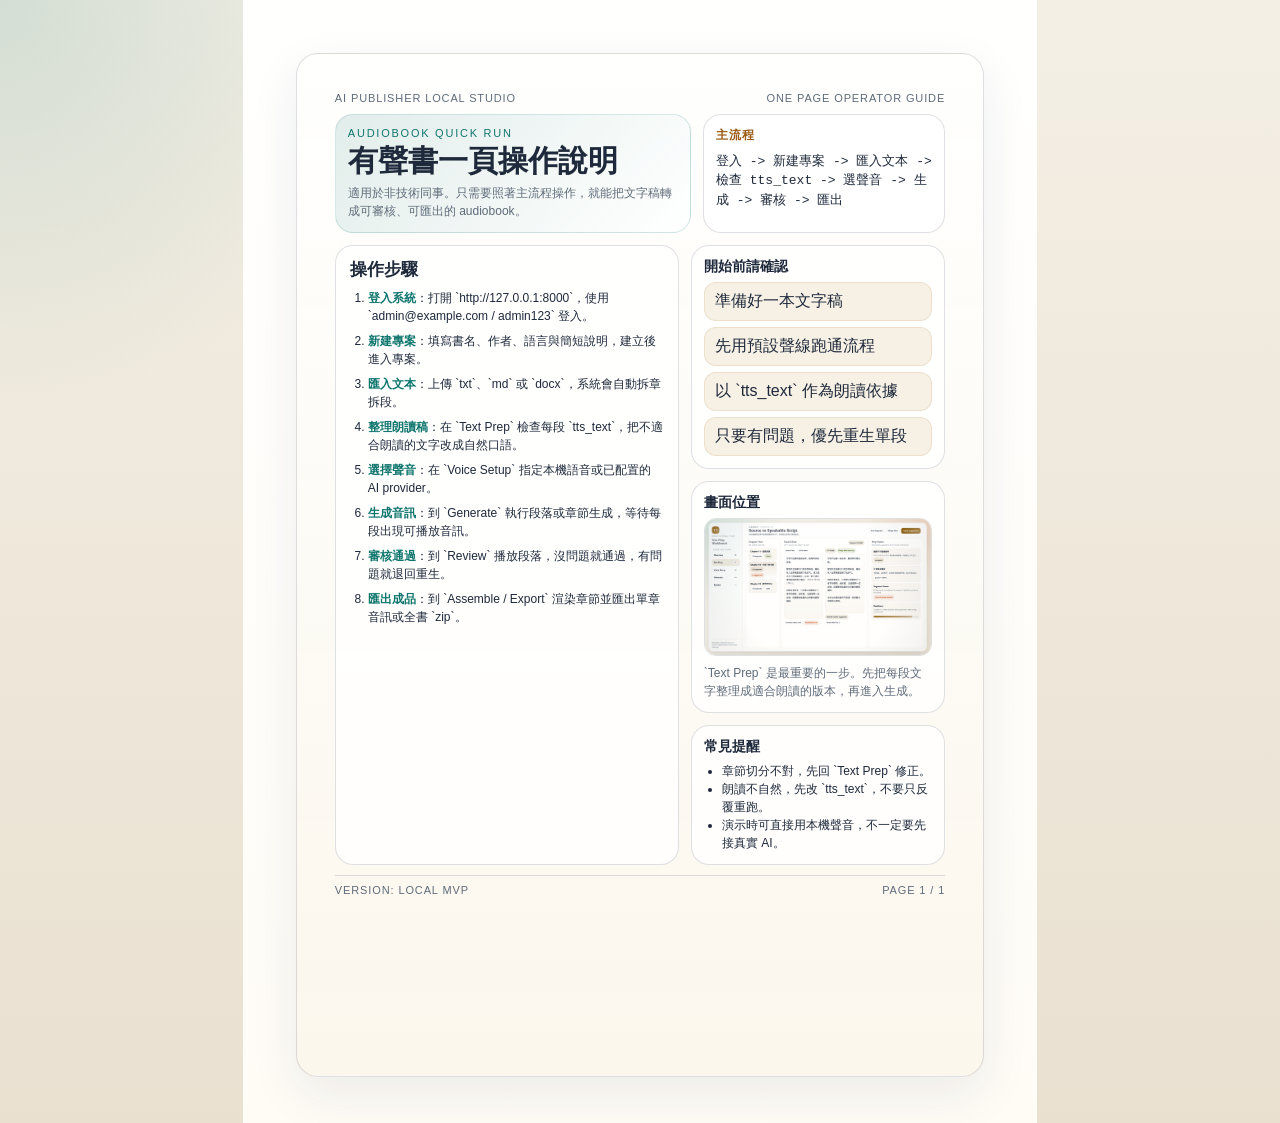
==== docs/audiobook_one_page_guide_print.html @ 8be96126 "Add one-page operator and reviewer guides" ====
<!doctype html>
<html lang="zh-Hant">
  <head>
    <meta charset="utf-8">
    <meta name="viewport" content="width=device-width, initial-scale=1.0">
    <title>AI Publisher 有聲書一頁操作說明</title>
    <style>
      :root {
        --bg: #ede6d8;
        --paper: #fffdf8;
        --ink: #1e293b;
        --muted: #5f6b7a;
        --line: rgba(30, 41, 59, 0.14);
        --brand: #0f766e;
        --accent: #9a5a13;
        --soft: #f7f1e5;
        --sans: "Avenir Next", "PingFang TC", "Helvetica Neue", sans-serif;
        --serif: "Iowan Old Style", "Palatino Linotype", "Songti TC", serif;
      }

      @page {
        size: A4 portrait;
        margin: 0;
      }

      * {
        box-sizing: border-box;
      }

      body {
        margin: 0;
        font-family: var(--sans);
        color: var(--ink);
        background:
          radial-gradient(circle at top left, rgba(15, 118, 110, 0.14), transparent 24%),
          linear-gradient(180deg, #f4efe5 0%, #e9e0d0 100%);
      }

      .sheet {
        width: 210mm;
        min-height: 297mm;
        margin: 0 auto;
        padding: 14mm 14mm 12mm;
        background:
          linear-gradient(180deg, rgba(255, 255, 255, 0.94), rgba(255, 252, 246, 0.9)),
          var(--paper);
      }

      .frame {
        min-height: calc(297mm - 26mm);
        padding: 10mm 10mm 8mm;
        border: 1px solid var(--line);
        border-radius: 22px;
        background:
          linear-gradient(180deg, rgba(255, 255, 255, 0.9), rgba(251, 246, 236, 0.88)),
          var(--paper);
        box-shadow: 0 18px 50px rgba(30, 41, 59, 0.08);
      }

      .header,
      .footer {
        display: flex;
        align-items: center;
        justify-content: space-between;
        color: var(--muted);
        font-size: 11px;
        letter-spacing: 0.08em;
        text-transform: uppercase;
      }

      h1,
      h2,
      h3 {
        margin: 0;
        font-family: var(--serif);
      }

      h1 {
        font-size: 30px;
        line-height: 1.05;
      }

      h2 {
        font-size: 17px;
        margin-bottom: 8px;
      }

      h3 {
        font-size: 14px;
        margin-bottom: 6px;
      }

      p,
      li {
        margin: 0;
        font-size: 12px;
        line-height: 1.5;
      }

      ul,
      ol {
        margin: 0;
        padding-left: 18px;
      }

      .hero {
        display: grid;
        grid-template-columns: 1.25fr 0.85fr;
        gap: 12px;
        margin-top: 10px;
      }

      .hero-copy {
        padding: 12px;
        border-radius: 18px;
        background: linear-gradient(135deg, rgba(15, 118, 110, 0.12), rgba(255, 255, 255, 0.88));
        border: 1px solid rgba(15, 118, 110, 0.16);
      }

      .eyebrow {
        margin-bottom: 6px;
        font-size: 11px;
        letter-spacing: 0.16em;
        text-transform: uppercase;
        color: var(--brand);
      }

      .hero-copy p {
        margin-top: 8px;
        color: var(--muted);
      }

      .pipeline,
      .card,
      .steps,
      .notes,
      .image-card {
        border: 1px solid var(--line);
        border-radius: 18px;
        background: rgba(255, 255, 255, 0.82);
      }

      .pipeline {
        padding: 12px;
      }

      .pipeline strong {
        display: block;
        margin-bottom: 8px;
        font-size: 12px;
        letter-spacing: 0.08em;
        text-transform: uppercase;
        color: var(--accent);
      }

      .pipeline code {
        display: block;
        font-size: 13px;
        line-height: 1.5;
        white-space: normal;
      }

      .main {
        display: grid;
        grid-template-columns: 1.15fr 0.85fr;
        gap: 12px;
        margin-top: 12px;
      }

      .steps {
        padding: 12px 14px;
      }

      .steps ol {
        display: grid;
        gap: 7px;
      }

      .steps li strong {
        color: var(--brand);
      }

      .stack {
        display: grid;
        gap: 12px;
      }

      .card,
      .notes,
      .image-card {
        padding: 12px;
      }

      .checklist {
        display: grid;
        gap: 6px;
      }

      .check {
        padding: 8px 10px;
        border-radius: 12px;
        background: var(--soft);
        border: 1px solid rgba(154, 90, 19, 0.12);
      }

      .image-card img {
        width: 100%;
        display: block;
        border-radius: 12px;
        border: 1px solid var(--line);
      }

      .image-card p {
        margin-top: 8px;
        color: var(--muted);
      }

      .footer {
        margin-top: 10px;
        padding-top: 8px;
        border-top: 1px solid var(--line);
      }

      @media print {
        body {
          background: #fff;
        }

        .sheet {
          margin: 0;
          width: auto;
          min-height: auto;
          padding: 0;
        }

        .frame {
          min-height: auto;
          box-shadow: none;
        }
      }
    </style>
  </head>
  <body>
    <main class="sheet">
      <section class="frame">
        <div class="header">
          <span>AI Publisher Local Studio</span>
          <span>One Page Operator Guide</span>
        </div>

        <div class="hero">
          <div class="hero-copy">
            <div class="eyebrow">Audiobook Quick Run</div>
            <h1>有聲書一頁操作說明</h1>
            <p>適用於非技術同事。只需要照著主流程操作，就能把文字稿轉成可審核、可匯出的 audiobook。</p>
          </div>

          <div class="pipeline">
            <strong>主流程</strong>
            <code>登入 -> 新建專案 -> 匯入文本 -> 檢查 tts_text -> 選聲音 -> 生成 -> 審核 -> 匯出</code>
          </div>
        </div>

        <div class="main">
          <div class="steps">
            <h2>操作步驟</h2>
            <ol>
              <li><strong>登入系統</strong>：打開 `http://127.0.0.1:8000`，使用 `admin@example.com / admin123` 登入。</li>
              <li><strong>新建專案</strong>：填寫書名、作者、語言與簡短說明，建立後進入專案。</li>
              <li><strong>匯入文本</strong>：上傳 `txt`、`md` 或 `docx`，系統會自動拆章拆段。</li>
              <li><strong>整理朗讀稿</strong>：在 `Text Prep` 檢查每段 `tts_text`，把不適合朗讀的文字改成自然口語。</li>
              <li><strong>選擇聲音</strong>：在 `Voice Setup` 指定本機語音或已配置的 AI provider。</li>
              <li><strong>生成音訊</strong>：到 `Generate` 執行段落或章節生成，等待每段出現可播放音訊。</li>
              <li><strong>審核通過</strong>：到 `Review` 播放段落，沒問題就通過，有問題就退回重生。</li>
              <li><strong>匯出成品</strong>：到 `Assemble / Export` 渲染章節並匯出單章音訊或全書 `zip`。</li>
            </ol>
          </div>

          <div class="stack">
            <div class="card">
              <h3>開始前請確認</h3>
              <div class="checklist">
                <div class="check">準備好一本文字稿</div>
                <div class="check">先用預設聲線跑通流程</div>
                <div class="check">以 `tts_text` 作為朗讀依據</div>
                <div class="check">只要有問題，優先重生單段</div>
              </div>
            </div>

            <div class="image-card">
              <h3>畫面位置</h3>
              <img src="assets/manual/02_text_prep.png" alt="Text Prep">
              <p>`Text Prep` 是最重要的一步。先把每段文字整理成適合朗讀的版本，再進入生成。</p>
            </div>

            <div class="notes">
              <h3>常見提醒</h3>
              <ul>
                <li>章節切分不對，先回 `Text Prep` 修正。</li>
                <li>朗讀不自然，先改 `tts_text`，不要只反覆重跑。</li>
                <li>演示時可直接用本機聲音，不一定要先接真實 AI。</li>
              </ul>
            </div>
          </div>
        </div>

        <div class="footer">
          <span>Version: Local MVP</span>
          <span>Page 1 / 1</span>
        </div>
      </section>
    </main>
  </body>
</html>
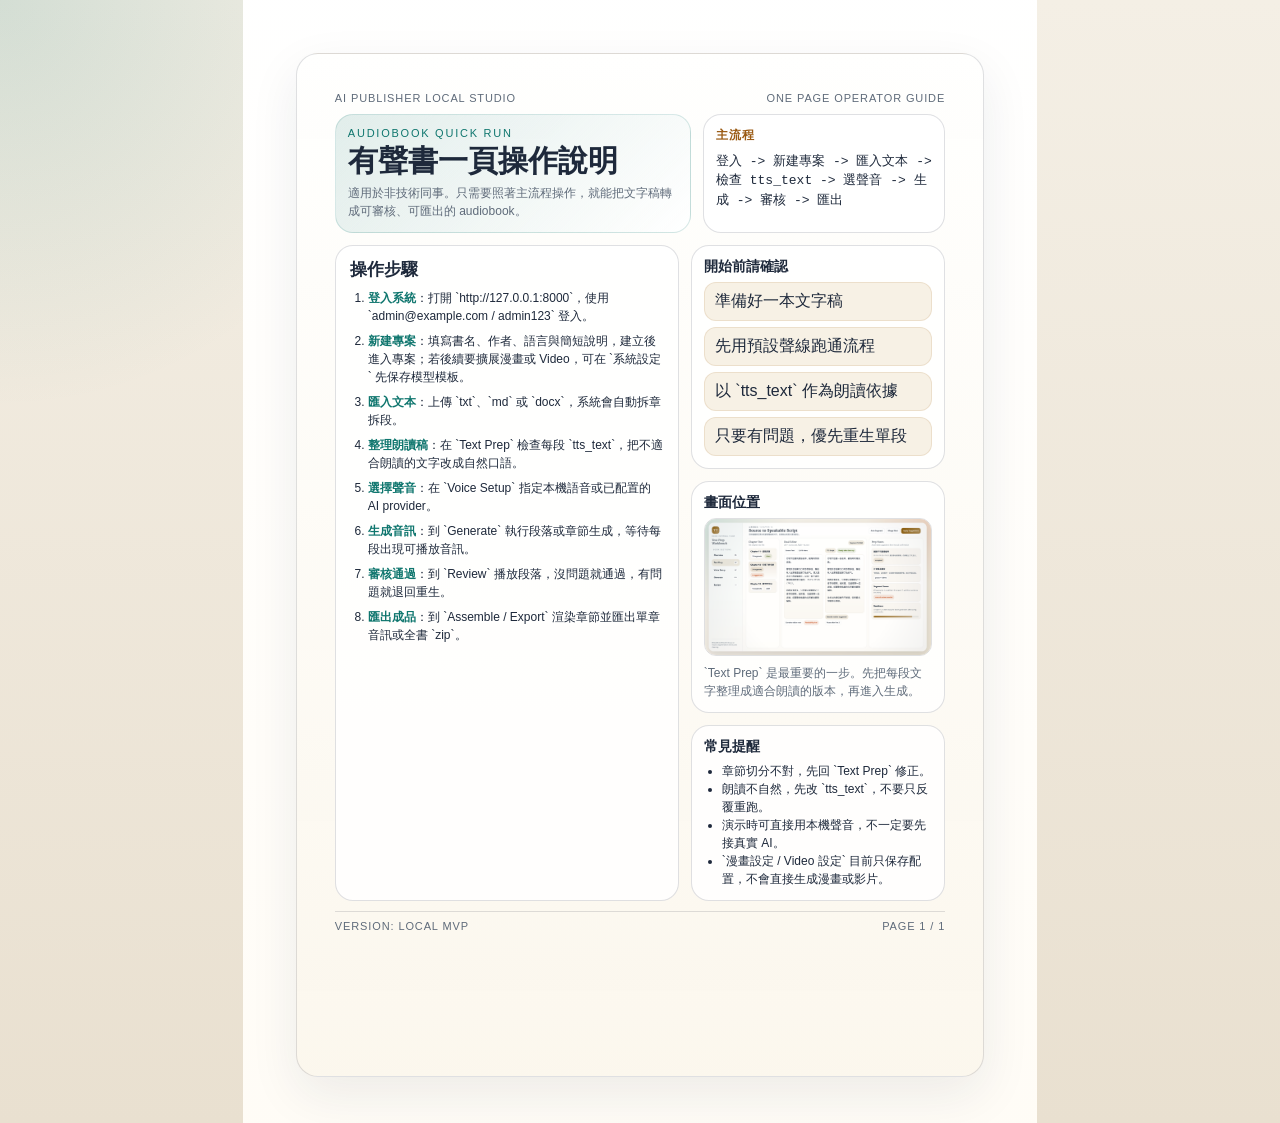
==== commit 43615287: "Add comic and video settings pages" ====
--- a/docs/audiobook_one_page_guide_print.html
+++ b/docs/audiobook_one_page_guide_print.html
@@ -266,7 +266,7 @@
             <h2>操作步驟</h2>
             <ol>
               <li><strong>登入系統</strong>：打開 `http://127.0.0.1:8000`，使用 `admin@example.com / admin123` 登入。</li>
-              <li><strong>新建專案</strong>：填寫書名、作者、語言與簡短說明，建立後進入專案。</li>
+              <li><strong>新建專案</strong>：填寫書名、作者、語言與簡短說明，建立後進入專案；若後續要擴展漫畫或 Video，可在 `系統設定` 先保存模型模板。</li>
               <li><strong>匯入文本</strong>：上傳 `txt`、`md` 或 `docx`，系統會自動拆章拆段。</li>
               <li><strong>整理朗讀稿</strong>：在 `Text Prep` 檢查每段 `tts_text`，把不適合朗讀的文字改成自然口語。</li>
               <li><strong>選擇聲音</strong>：在 `Voice Setup` 指定本機語音或已配置的 AI provider。</li>
@@ -299,6 +299,7 @@
                 <li>章節切分不對，先回 `Text Prep` 修正。</li>
                 <li>朗讀不自然，先改 `tts_text`，不要只反覆重跑。</li>
                 <li>演示時可直接用本機聲音，不一定要先接真實 AI。</li>
+                <li>`漫畫設定 / Video 設定` 目前只保存配置，不會直接生成漫畫或影片。</li>
               </ul>
             </div>
           </div>
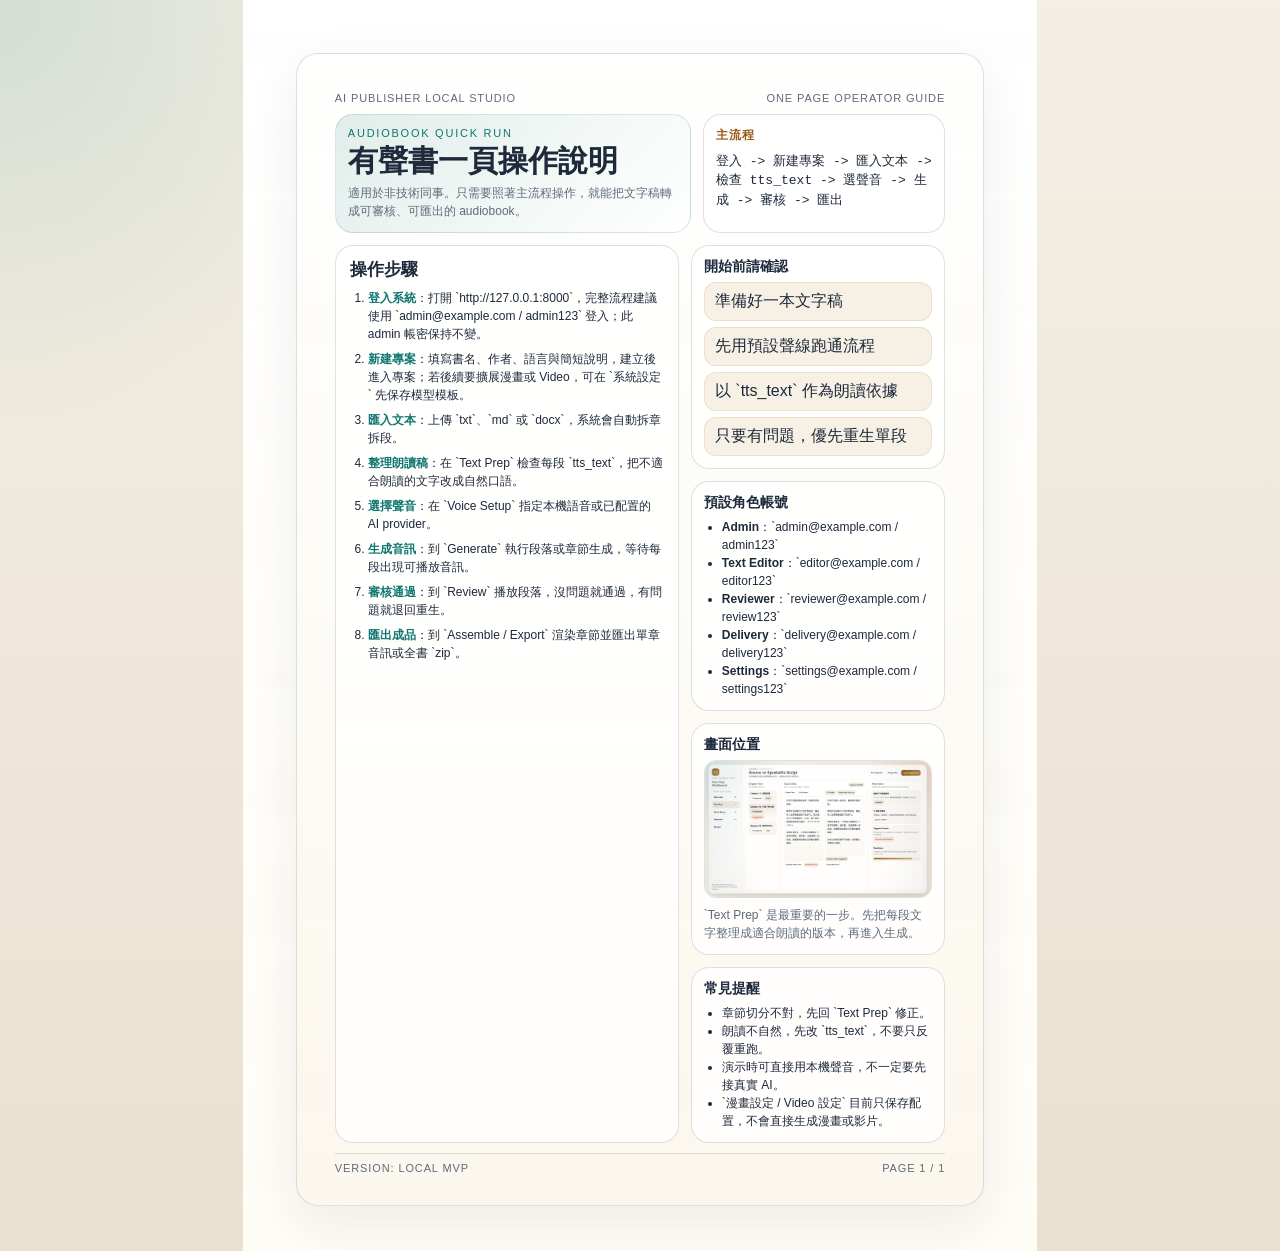
==== commit 6bd1bb1e: "feat: add role-based access and default accounts docs" ====
--- a/docs/audiobook_one_page_guide_print.html
+++ b/docs/audiobook_one_page_guide_print.html
@@ -265,7 +265,7 @@
           <div class="steps">
             <h2>操作步驟</h2>
             <ol>
-              <li><strong>登入系統</strong>：打開 `http://127.0.0.1:8000`，使用 `admin@example.com / admin123` 登入。</li>
+              <li><strong>登入系統</strong>：打開 `http://127.0.0.1:8000`，完整流程建議使用 `admin@example.com / admin123` 登入；此 admin 帳密保持不變。</li>
               <li><strong>新建專案</strong>：填寫書名、作者、語言與簡短說明，建立後進入專案；若後續要擴展漫畫或 Video，可在 `系統設定` 先保存模型模板。</li>
               <li><strong>匯入文本</strong>：上傳 `txt`、`md` 或 `docx`，系統會自動拆章拆段。</li>
               <li><strong>整理朗讀稿</strong>：在 `Text Prep` 檢查每段 `tts_text`，把不適合朗讀的文字改成自然口語。</li>
@@ -285,6 +285,17 @@
                 <div class="check">以 `tts_text` 作為朗讀依據</div>
                 <div class="check">只要有問題，優先重生單段</div>
               </div>
+            </div>
+
+            <div class="card">
+              <h3>預設角色帳號</h3>
+              <ul>
+                <li><strong>Admin</strong>：`admin@example.com / admin123`</li>
+                <li><strong>Text Editor</strong>：`editor@example.com / editor123`</li>
+                <li><strong>Reviewer</strong>：`reviewer@example.com / review123`</li>
+                <li><strong>Delivery</strong>：`delivery@example.com / delivery123`</li>
+                <li><strong>Settings</strong>：`settings@example.com / settings123`</li>
+              </ul>
             </div>
 
             <div class="image-card">
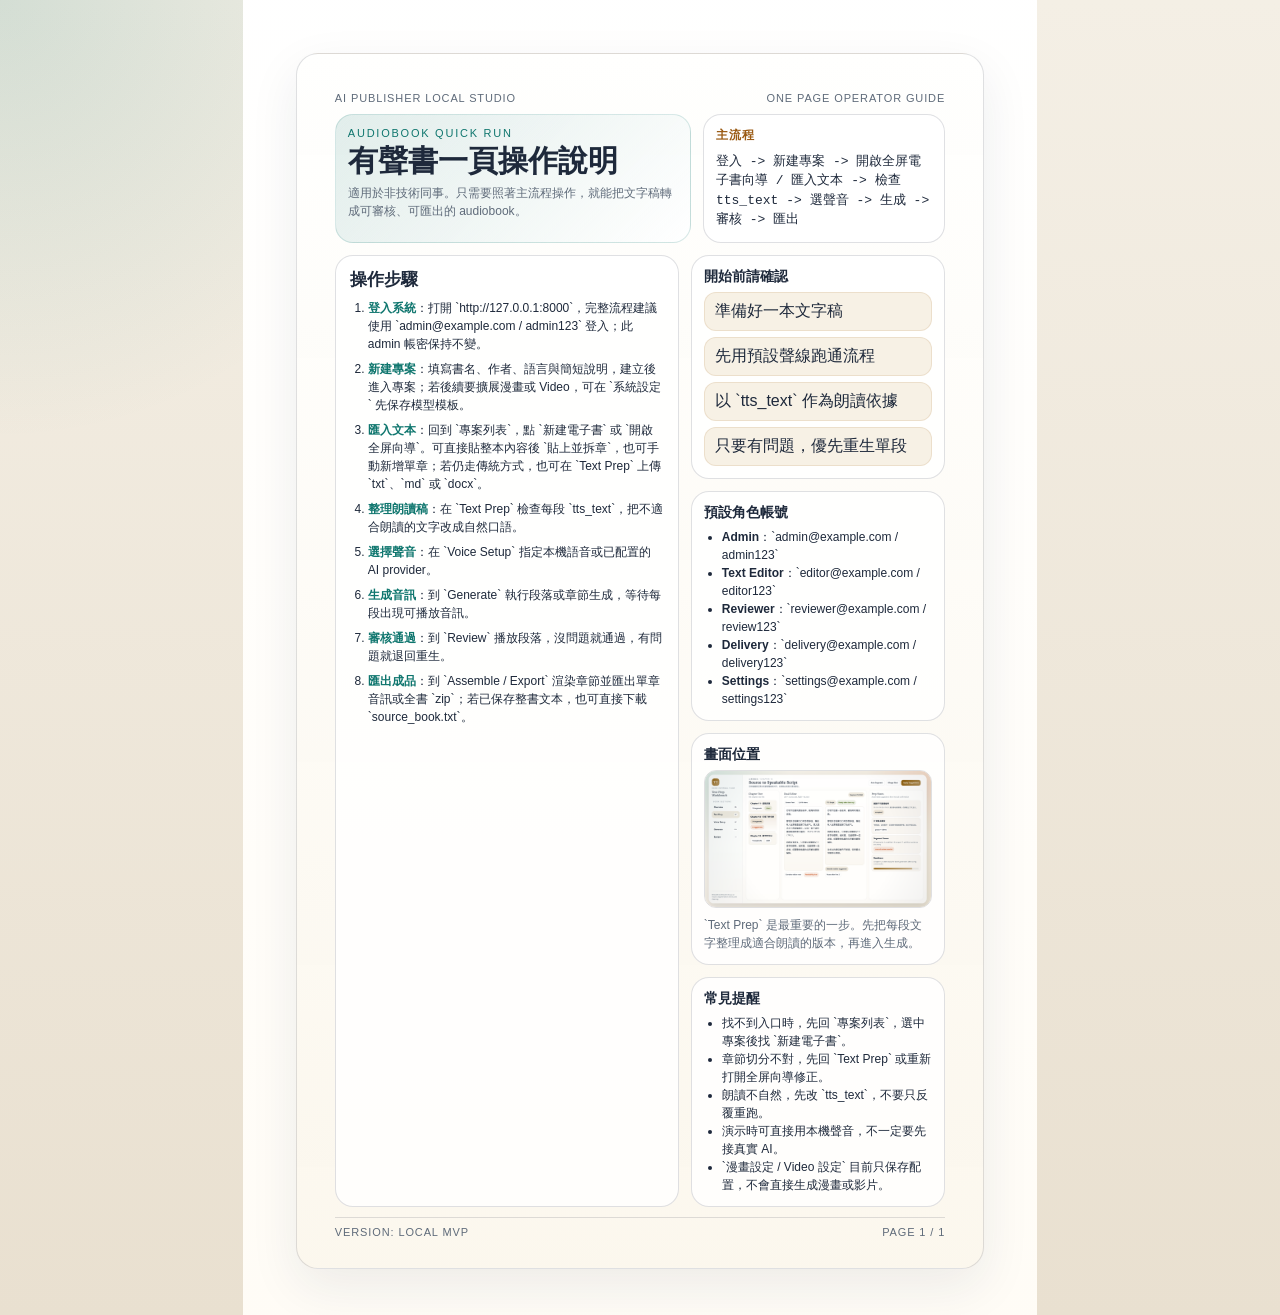
==== commit 0a692854: "Add fullscreen ebook import wizard" ====
--- a/docs/audiobook_one_page_guide_print.html
+++ b/docs/audiobook_one_page_guide_print.html
@@ -257,7 +257,7 @@
 
           <div class="pipeline">
             <strong>主流程</strong>
-            <code>登入 -> 新建專案 -> 匯入文本 -> 檢查 tts_text -> 選聲音 -> 生成 -> 審核 -> 匯出</code>
+            <code>登入 -> 新建專案 -> 開啟全屏電子書向導 / 匯入文本 -> 檢查 tts_text -> 選聲音 -> 生成 -> 審核 -> 匯出</code>
           </div>
         </div>
 
@@ -267,12 +267,12 @@
             <ol>
               <li><strong>登入系統</strong>：打開 `http://127.0.0.1:8000`，完整流程建議使用 `admin@example.com / admin123` 登入；此 admin 帳密保持不變。</li>
               <li><strong>新建專案</strong>：填寫書名、作者、語言與簡短說明，建立後進入專案；若後續要擴展漫畫或 Video，可在 `系統設定` 先保存模型模板。</li>
-              <li><strong>匯入文本</strong>：上傳 `txt`、`md` 或 `docx`，系統會自動拆章拆段。</li>
+              <li><strong>匯入文本</strong>：回到 `專案列表`，點 `新建電子書` 或 `開啟全屏向導`。可直接貼整本內容後 `貼上並拆章`，也可手動新增單章；若仍走傳統方式，也可在 `Text Prep` 上傳 `txt`、`md` 或 `docx`。</li>
               <li><strong>整理朗讀稿</strong>：在 `Text Prep` 檢查每段 `tts_text`，把不適合朗讀的文字改成自然口語。</li>
               <li><strong>選擇聲音</strong>：在 `Voice Setup` 指定本機語音或已配置的 AI provider。</li>
               <li><strong>生成音訊</strong>：到 `Generate` 執行段落或章節生成，等待每段出現可播放音訊。</li>
               <li><strong>審核通過</strong>：到 `Review` 播放段落，沒問題就通過，有問題就退回重生。</li>
-              <li><strong>匯出成品</strong>：到 `Assemble / Export` 渲染章節並匯出單章音訊或全書 `zip`。</li>
+              <li><strong>匯出成品</strong>：到 `Assemble / Export` 渲染章節並匯出單章音訊或全書 `zip`；若已保存整書文本，也可直接下載 `source_book.txt`。</li>
             </ol>
           </div>
 
@@ -307,7 +307,8 @@
             <div class="notes">
               <h3>常見提醒</h3>
               <ul>
-                <li>章節切分不對，先回 `Text Prep` 修正。</li>
+                <li>找不到入口時，先回 `專案列表`，選中專案後找 `新建電子書`。</li>
+                <li>章節切分不對，先回 `Text Prep` 或重新打開全屏向導修正。</li>
                 <li>朗讀不自然，先改 `tts_text`，不要只反覆重跑。</li>
                 <li>演示時可直接用本機聲音，不一定要先接真實 AI。</li>
                 <li>`漫畫設定 / Video 設定` 目前只保存配置，不會直接生成漫畫或影片。</li>
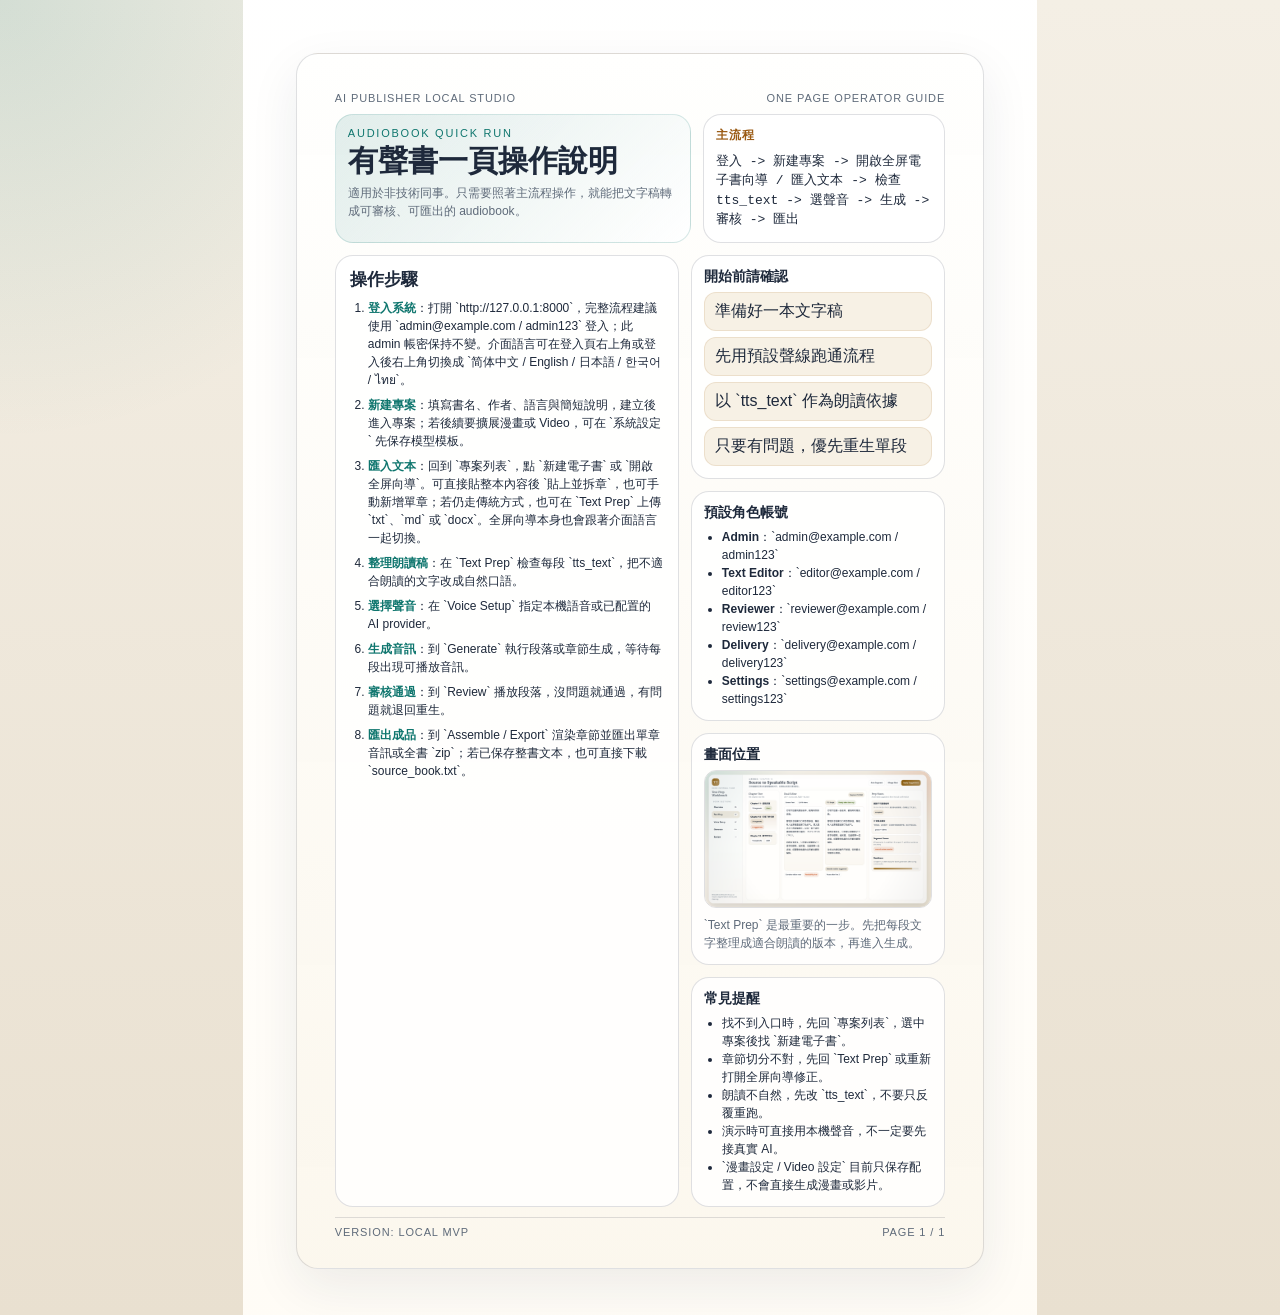
==== commit 5e6749f8: "Add multilingual business and ebook wizard docs" ====
--- a/docs/audiobook_one_page_guide_print.html
+++ b/docs/audiobook_one_page_guide_print.html
@@ -265,9 +265,9 @@
           <div class="steps">
             <h2>操作步驟</h2>
             <ol>
-              <li><strong>登入系統</strong>：打開 `http://127.0.0.1:8000`，完整流程建議使用 `admin@example.com / admin123` 登入；此 admin 帳密保持不變。</li>
+              <li><strong>登入系統</strong>：打開 `http://127.0.0.1:8000`，完整流程建議使用 `admin@example.com / admin123` 登入；此 admin 帳密保持不變。介面語言可在登入頁右上角或登入後右上角切換成 `简体中文 / English / 日本語 / 한국어 / ไทย`。</li>
               <li><strong>新建專案</strong>：填寫書名、作者、語言與簡短說明，建立後進入專案；若後續要擴展漫畫或 Video，可在 `系統設定` 先保存模型模板。</li>
-              <li><strong>匯入文本</strong>：回到 `專案列表`，點 `新建電子書` 或 `開啟全屏向導`。可直接貼整本內容後 `貼上並拆章`，也可手動新增單章；若仍走傳統方式，也可在 `Text Prep` 上傳 `txt`、`md` 或 `docx`。</li>
+              <li><strong>匯入文本</strong>：回到 `專案列表`，點 `新建電子書` 或 `開啟全屏向導`。可直接貼整本內容後 `貼上並拆章`，也可手動新增單章；若仍走傳統方式，也可在 `Text Prep` 上傳 `txt`、`md` 或 `docx`。全屏向導本身也會跟著介面語言一起切換。</li>
               <li><strong>整理朗讀稿</strong>：在 `Text Prep` 檢查每段 `tts_text`，把不適合朗讀的文字改成自然口語。</li>
               <li><strong>選擇聲音</strong>：在 `Voice Setup` 指定本機語音或已配置的 AI provider。</li>
               <li><strong>生成音訊</strong>：到 `Generate` 執行段落或章節生成，等待每段出現可播放音訊。</li>
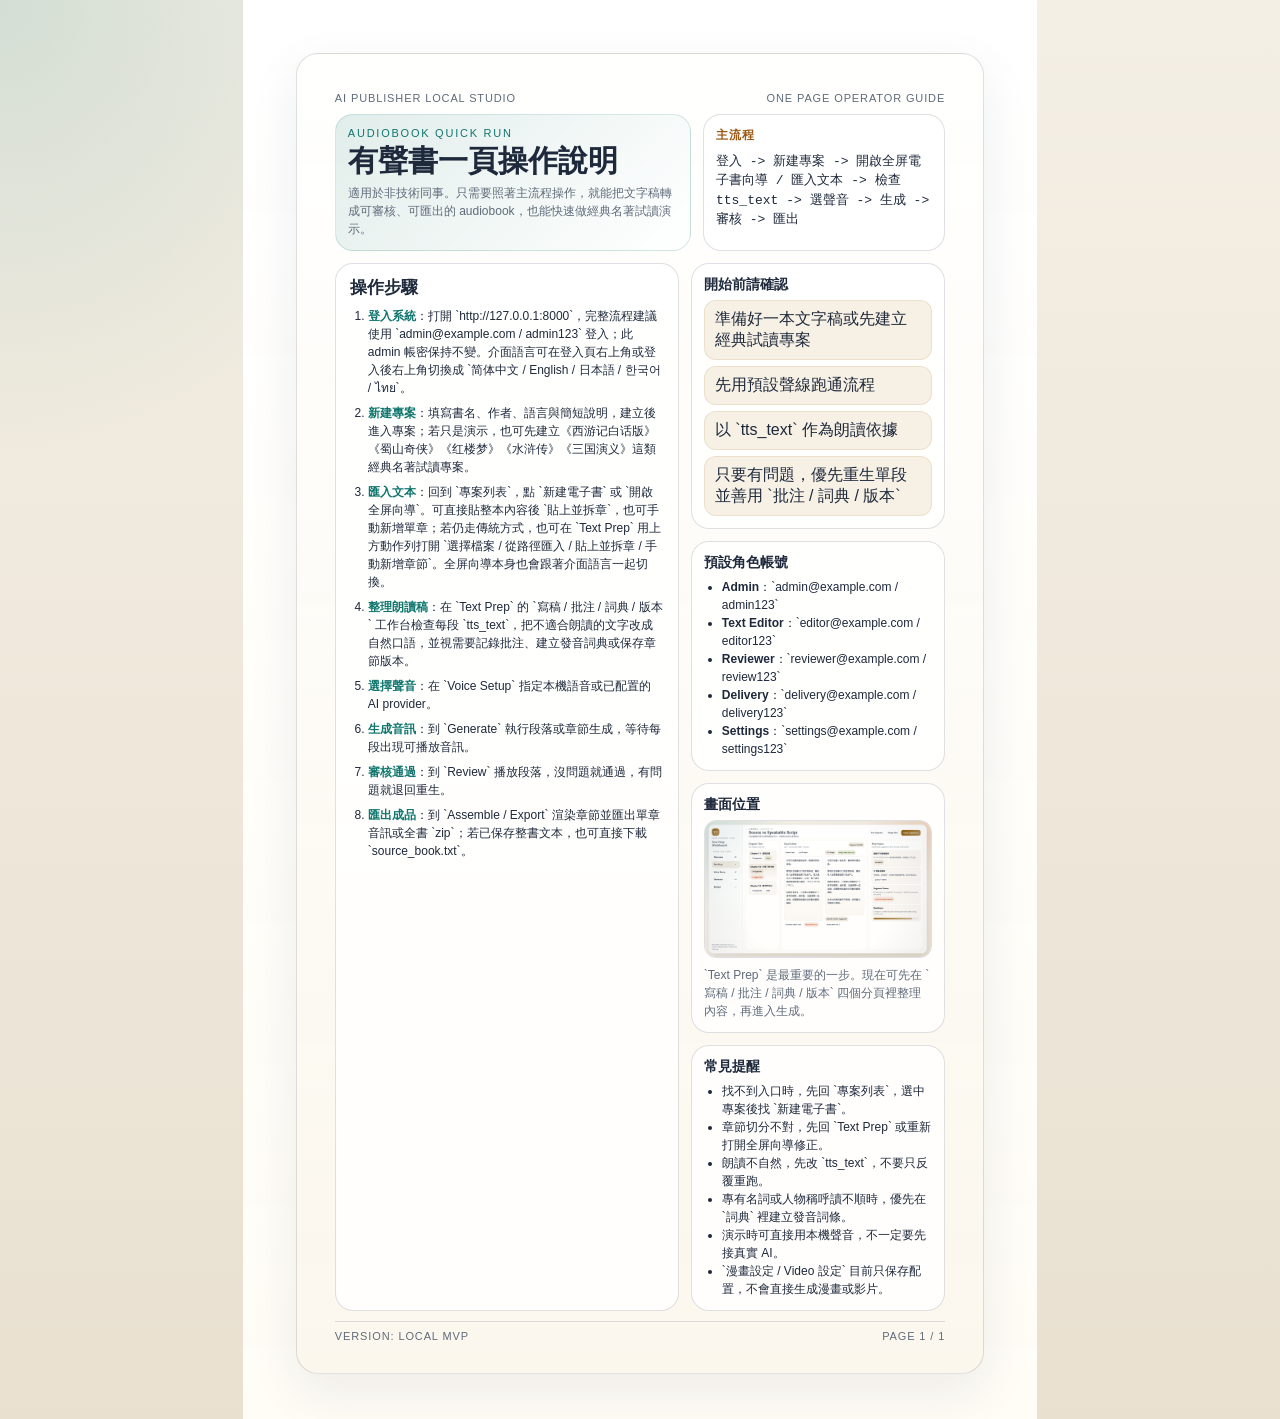
==== commit 0d6870ab: "Update docs for editorial workspace and demo books" ====
--- a/docs/audiobook_one_page_guide_print.html
+++ b/docs/audiobook_one_page_guide_print.html
@@ -252,7 +252,7 @@
           <div class="hero-copy">
             <div class="eyebrow">Audiobook Quick Run</div>
             <h1>有聲書一頁操作說明</h1>
-            <p>適用於非技術同事。只需要照著主流程操作，就能把文字稿轉成可審核、可匯出的 audiobook。</p>
+            <p>適用於非技術同事。只需要照著主流程操作，就能把文字稿轉成可審核、可匯出的 audiobook，也能快速做經典名著試讀演示。</p>
           </div>
 
           <div class="pipeline">
@@ -266,9 +266,9 @@
             <h2>操作步驟</h2>
             <ol>
               <li><strong>登入系統</strong>：打開 `http://127.0.0.1:8000`，完整流程建議使用 `admin@example.com / admin123` 登入；此 admin 帳密保持不變。介面語言可在登入頁右上角或登入後右上角切換成 `简体中文 / English / 日本語 / 한국어 / ไทย`。</li>
-              <li><strong>新建專案</strong>：填寫書名、作者、語言與簡短說明，建立後進入專案；若後續要擴展漫畫或 Video，可在 `系統設定` 先保存模型模板。</li>
-              <li><strong>匯入文本</strong>：回到 `專案列表`，點 `新建電子書` 或 `開啟全屏向導`。可直接貼整本內容後 `貼上並拆章`，也可手動新增單章；若仍走傳統方式，也可在 `Text Prep` 上傳 `txt`、`md` 或 `docx`。全屏向導本身也會跟著介面語言一起切換。</li>
-              <li><strong>整理朗讀稿</strong>：在 `Text Prep` 檢查每段 `tts_text`，把不適合朗讀的文字改成自然口語。</li>
+              <li><strong>新建專案</strong>：填寫書名、作者、語言與簡短說明，建立後進入專案；若只是演示，也可先建立《西游记白话版》《蜀山奇侠》《红楼梦》《水浒传》《三国演义》這類經典名著試讀專案。</li>
+              <li><strong>匯入文本</strong>：回到 `專案列表`，點 `新建電子書` 或 `開啟全屏向導`。可直接貼整本內容後 `貼上並拆章`，也可手動新增單章；若仍走傳統方式，也可在 `Text Prep` 用上方動作列打開 `選擇檔案 / 從路徑匯入 / 貼上並拆章 / 手動新增章節`。全屏向導本身也會跟著介面語言一起切換。</li>
+              <li><strong>整理朗讀稿</strong>：在 `Text Prep` 的 `寫稿 / 批注 / 詞典 / 版本` 工作台檢查每段 `tts_text`，把不適合朗讀的文字改成自然口語，並視需要記錄批注、建立發音詞典或保存章節版本。</li>
               <li><strong>選擇聲音</strong>：在 `Voice Setup` 指定本機語音或已配置的 AI provider。</li>
               <li><strong>生成音訊</strong>：到 `Generate` 執行段落或章節生成，等待每段出現可播放音訊。</li>
               <li><strong>審核通過</strong>：到 `Review` 播放段落，沒問題就通過，有問題就退回重生。</li>
@@ -280,10 +280,10 @@
             <div class="card">
               <h3>開始前請確認</h3>
               <div class="checklist">
-                <div class="check">準備好一本文字稿</div>
+                <div class="check">準備好一本文字稿或先建立經典試讀專案</div>
                 <div class="check">先用預設聲線跑通流程</div>
                 <div class="check">以 `tts_text` 作為朗讀依據</div>
-                <div class="check">只要有問題，優先重生單段</div>
+                <div class="check">只要有問題，優先重生單段並善用 `批注 / 詞典 / 版本`</div>
               </div>
             </div>
 
@@ -301,7 +301,7 @@
             <div class="image-card">
               <h3>畫面位置</h3>
               <img src="assets/manual/02_text_prep.png" alt="Text Prep">
-              <p>`Text Prep` 是最重要的一步。先把每段文字整理成適合朗讀的版本，再進入生成。</p>
+              <p>`Text Prep` 是最重要的一步。現在可先在 `寫稿 / 批注 / 詞典 / 版本` 四個分頁裡整理內容，再進入生成。</p>
             </div>
 
             <div class="notes">
@@ -310,6 +310,7 @@
                 <li>找不到入口時，先回 `專案列表`，選中專案後找 `新建電子書`。</li>
                 <li>章節切分不對，先回 `Text Prep` 或重新打開全屏向導修正。</li>
                 <li>朗讀不自然，先改 `tts_text`，不要只反覆重跑。</li>
+                <li>專有名詞或人物稱呼讀不順時，優先在 `詞典` 裡建立發音詞條。</li>
                 <li>演示時可直接用本機聲音，不一定要先接真實 AI。</li>
                 <li>`漫畫設定 / Video 設定` 目前只保存配置，不會直接生成漫畫或影片。</li>
               </ul>
